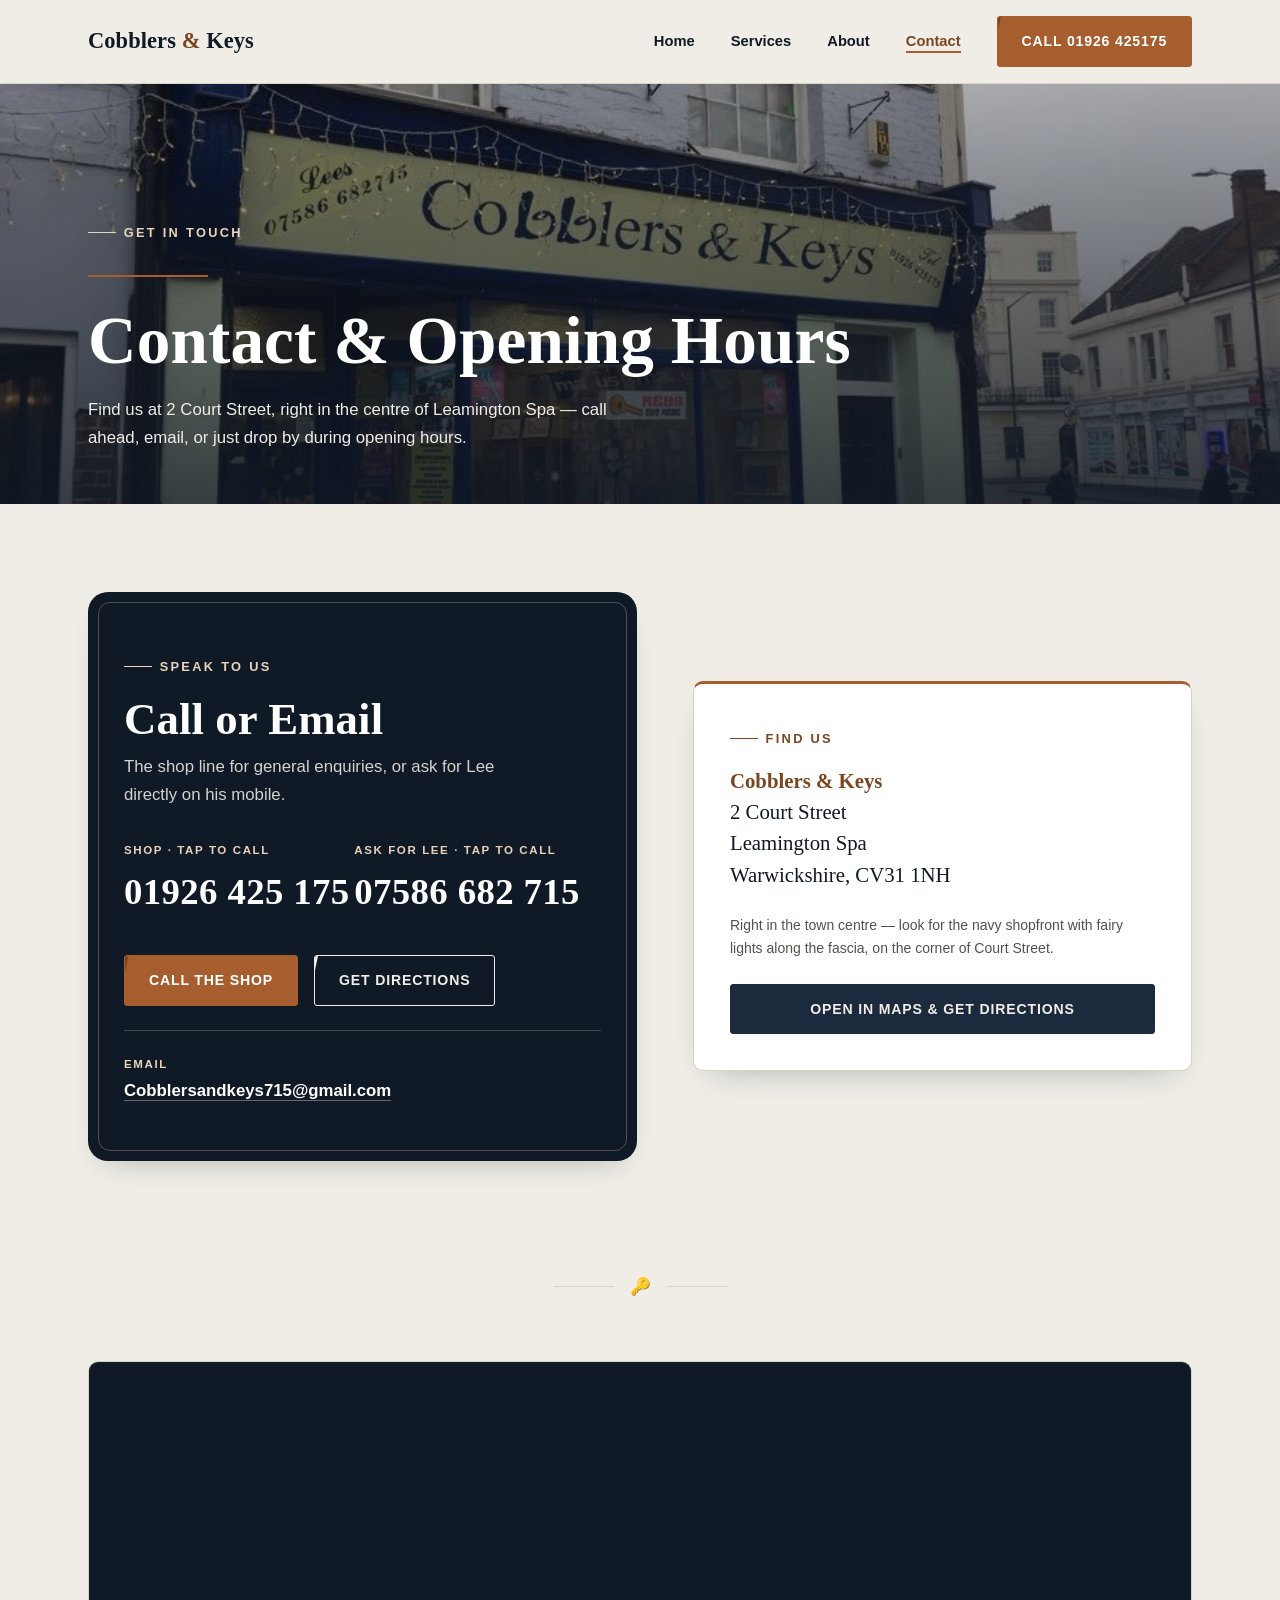
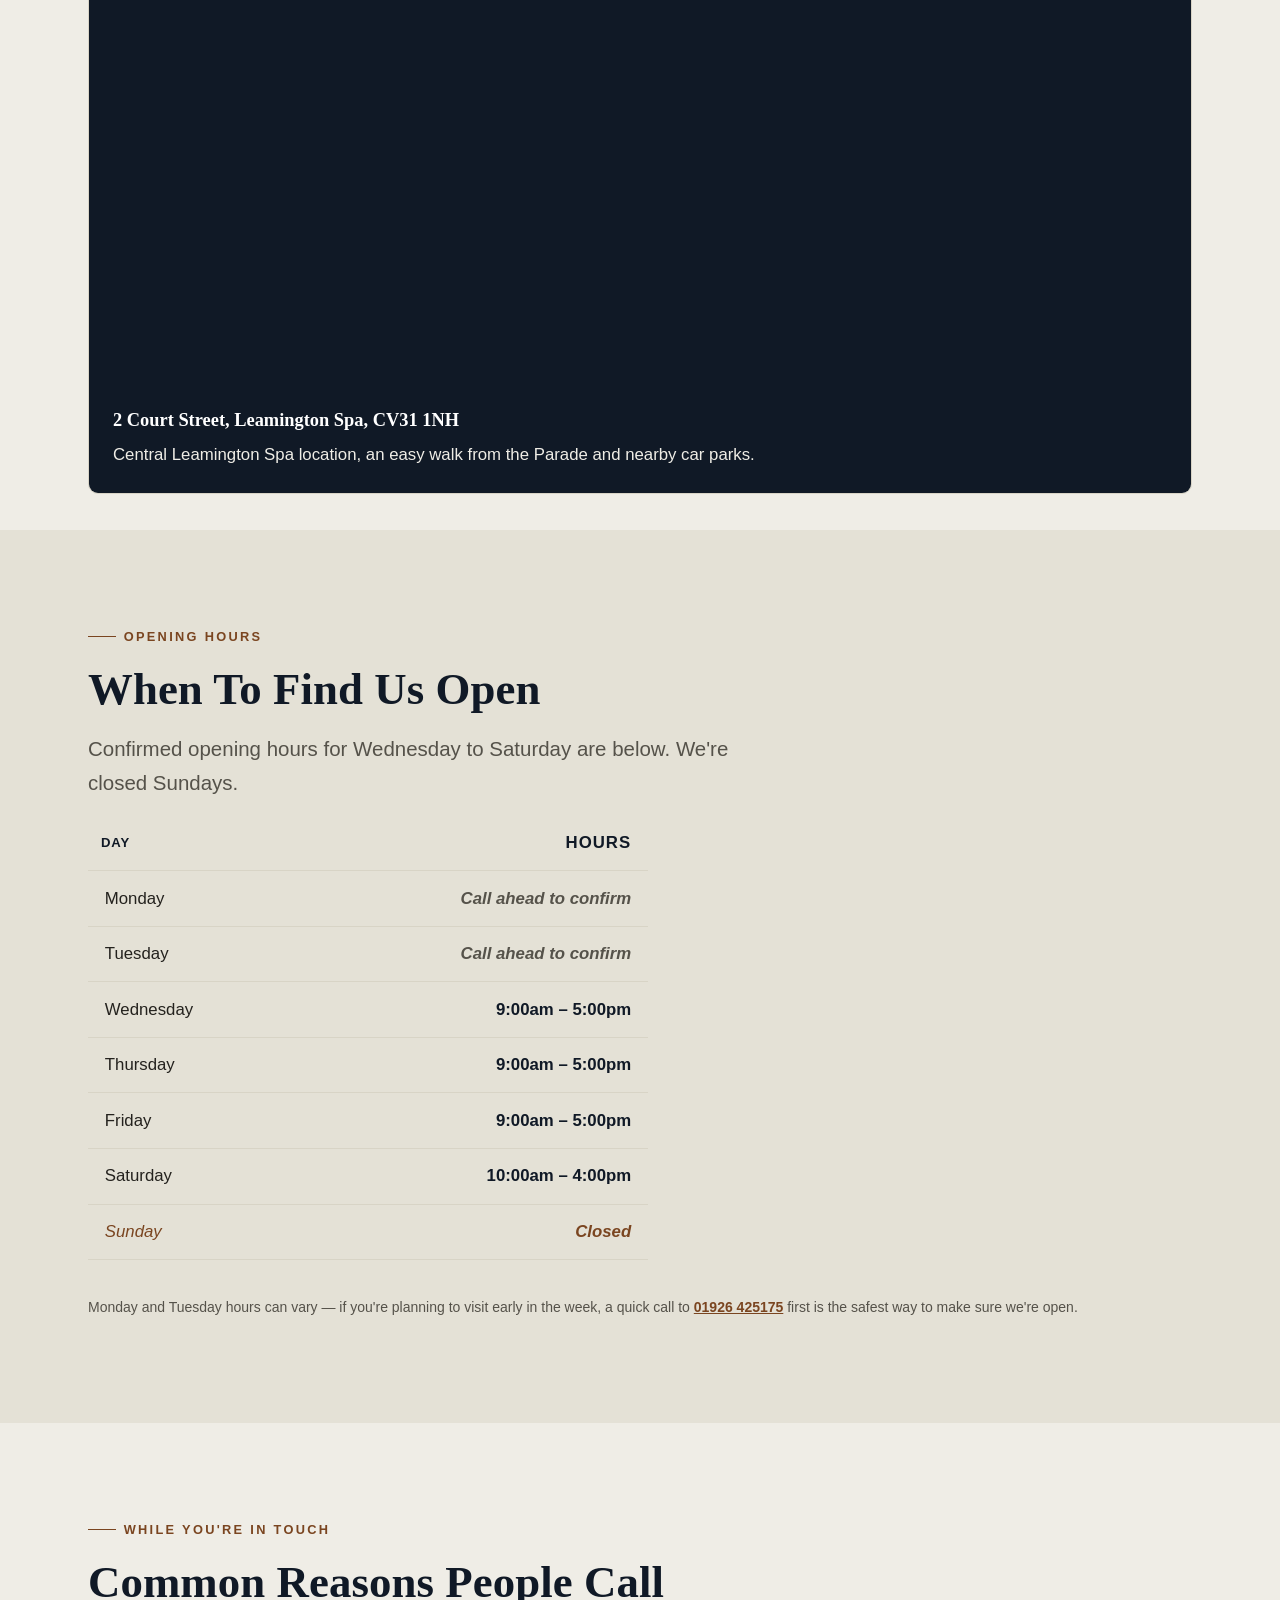
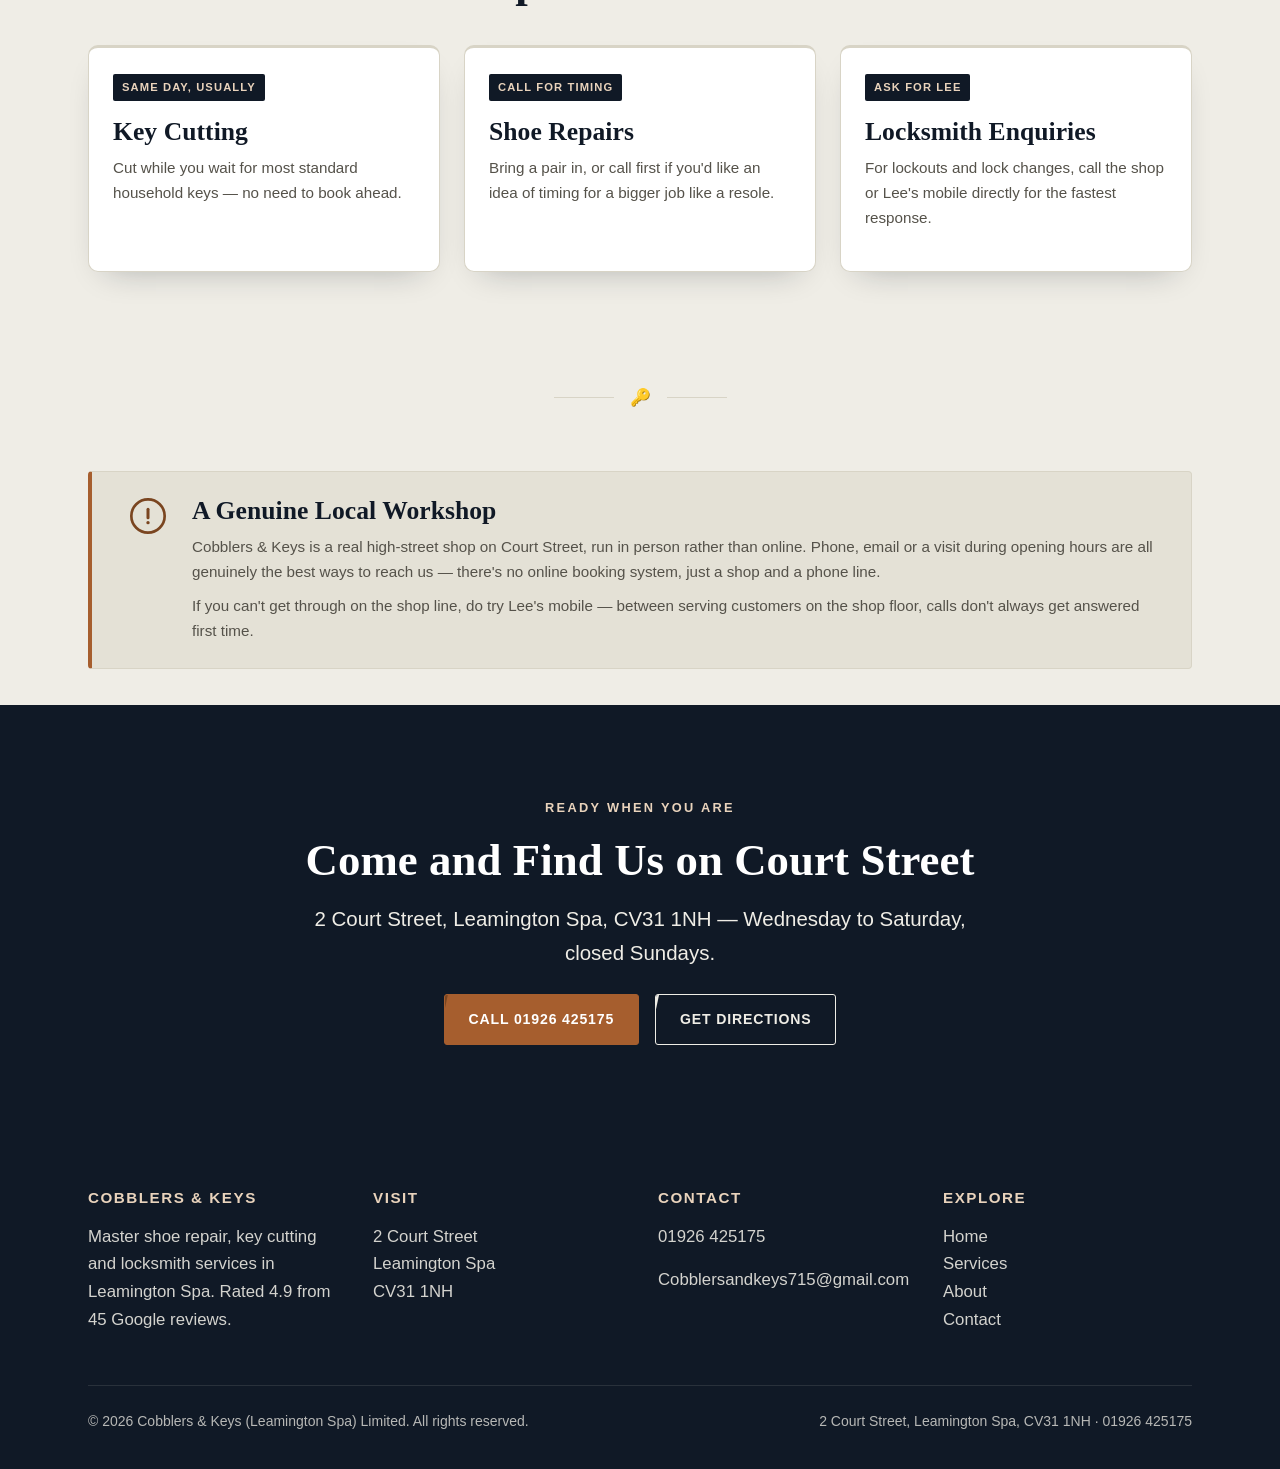
==== contact.html @ 71b72208 "Build Cobblers & Keys redesign concept site Four-page static demo (home, services, about, contact) f" ====
<!DOCTYPE html>
<html lang="en-GB" class="no-js">
<head>
<meta charset="UTF-8">
<meta name="viewport" content="width=device-width, initial-scale=1.0">
<title>Contact &amp; Opening Hours | Cobblers &amp; Keys, Leamington Spa</title>
<meta name="description" content="Visit Cobblers &amp; Keys at 2 Court Street, Leamington Spa, CV31 1NH. Call 01926 425175, or ask for Lee on 07586 682715. Email Cobblersandkeys715@gmail.com. Open Wed–Sat.">
<link rel="icon" href="assets/img/favicon.svg" type="image/svg+xml">
<link rel="stylesheet" href="assets/css/tokens.css">
<link rel="stylesheet" href="assets/css/main.css">
<style>
  /* ---- Page-specific: Contact ---- */

  .intro {
    position: relative;
    overflow: hidden;
    min-height: clamp(240px, 40vw, 420px);
    display: flex;
    align-items: flex-end;
    background: var(--color-navy-deep);
  }
  .intro__image {
    position: absolute;
    inset: 0;
    width: 100%;
    height: 100%;
    object-fit: cover;
    object-position: center 42%;
    transform: scale(1.06);
    filter: saturate(1);
    opacity: 0;
  }
  .intro__image.is-active {
    animation: intro-settle 2.6s var(--ease-out) forwards;
  }
  .intro__image.is-static {
    opacity: 1;
    transform: none;
    animation: none;
  }
  @keyframes intro-settle {
    from { opacity: 0.001; transform: scale(1.06); }
    15%  { opacity: 1; }
    to   { opacity: 1; transform: scale(1); }
  }
  .intro__overlay {
    position: absolute;
    inset: 0;
    background: linear-gradient(180deg, rgba(16, 25, 38, 0.34) 0%, rgba(16, 25, 38, 0.8) 100%);
  }
  .intro__content {
    position: relative;
    z-index: 1;
    width: 100%;
    padding-block: var(--space-5) var(--space-4);
  }
  .intro .eyebrow { color: var(--color-cognac-pale); }
  .intro h1 { color: var(--color-white); }
  .intro__lead {
    color: var(--color-paper);
    font-family: var(--font-sans);
    max-width: 56ch;
  }
  .intro__rule {
    height: 2px;
    width: 120px;
    background: var(--color-cognac);
    transform: scaleX(0);
    transform-origin: left;
    margin-block: var(--space-2) var(--space-3);
  }
  .intro__image.is-active ~ .intro__content .intro__rule {
    animation: rule-draw var(--dur-med) var(--ease-key) forwards;
    animation-delay: 2.4s;
  }
  .intro__image.is-static ~ .intro__content .intro__rule {
    transform: scaleX(1);
    animation: none;
  }
  @keyframes rule-draw {
    to { transform: scaleX(1); }
  }
  @media (prefers-reduced-motion: reduce) {
    .intro__image { opacity: 1; transform: none; }
    .intro__rule { transform: scaleX(1); }
  }

  /* ---- Primary call block ---- */
  .call-block {
    display: grid;
    grid-template-columns: 1.1fr 1fr;
    gap: var(--space-5);
    align-items: center;
  }
  @media (max-width: 899px) {
    .call-block { grid-template-columns: 1fr; }
  }
  .call-card {
    background: var(--color-navy-deep);
    color: var(--color-paper);
    border-radius: var(--radius-lg);
    padding: var(--space-5) var(--space-4);
    box-shadow: var(--shadow-card);
    position: relative;
  }
  .call-card::before {
    content: "";
    position: absolute;
    inset: 10px;
    border: 1px solid rgba(233, 211, 188, 0.3);
    border-radius: calc(var(--radius-lg) - 8px);
    pointer-events: none;
  }
  .call-card .eyebrow { color: var(--color-cognac-pale); }
  .call-card h2 { color: var(--color-white); margin-bottom: var(--space-1); }
  .tel-link {
    display: inline-flex;
    flex-direction: column;
    align-items: flex-start;
    gap: 0.15em;
    text-decoration: none;
    margin-block: var(--space-2) var(--space-1);
  }
  .tel-link .tel-label {
    font-family: var(--font-sans);
    text-transform: uppercase;
    letter-spacing: 0.14em;
    font-size: 0.72rem;
    color: var(--color-cognac-pale);
    font-weight: 700;
  }
  .tel-link .tel-number {
    font-family: var(--font-display);
    font-size: clamp(1.7rem, 3.2vw, 2.3rem);
    color: var(--color-white);
    font-weight: 700;
    letter-spacing: 0.01em;
    transition: color var(--dur-fast) var(--ease-out);
  }
  .tel-link:hover .tel-number,
  .tel-link:focus-visible .tel-number { color: var(--color-cognac-pale); }
  .call-card__actions {
    display: flex;
    flex-wrap: wrap;
    gap: var(--space-2);
    margin-top: var(--space-3);
  }
  .call-card__note {
    margin-top: var(--space-3);
    font-family: var(--font-sans);
    font-size: var(--fs-small);
    color: var(--color-paper);
    opacity: 0.82;
    max-width: 46ch;
  }
  .call-card__email {
    font-family: var(--font-sans);
    margin-top: var(--space-3);
    padding-top: var(--space-3);
    border-top: 1px solid rgba(233, 211, 188, 0.25);
  }
  .call-card__email .email-label {
    display: block;
    text-transform: uppercase;
    letter-spacing: 0.14em;
    font-size: 0.72rem;
    color: var(--color-cognac-pale);
    font-weight: 700;
    margin-bottom: 0.3em;
  }
  .call-card__email a {
    color: var(--color-white);
    font-weight: 700;
    text-decoration: none;
    border-bottom: 1px solid rgba(255,255,255,0.35);
    word-break: break-all;
  }
  .call-card__email a:hover { border-color: var(--color-cognac-pale); color: var(--color-cognac-pale); }

  /* ---- Address block ---- */
  .address-card {
    background: var(--color-surface);
    border: 1px solid var(--color-line);
    border-top: 3px solid var(--color-cognac);
    border-radius: var(--radius-md);
    padding: var(--space-4);
    box-shadow: var(--shadow-card);
  }
  .address-card address {
    font-style: normal;
    font-family: var(--font-display);
    font-size: 1.3rem;
    line-height: 1.5;
    color: var(--color-navy-deep);
    margin-bottom: var(--space-3);
  }
  .address-card address .shop-name { font-weight: 700; color: var(--color-cognac-deep); }
  .address-meta {
    font-family: var(--font-sans);
    font-size: var(--fs-small);
    color: var(--color-text-soft);
    margin-bottom: var(--space-3);
  }
  .address-card .btn { width: 100%; justify-content: center; }

  /* ---- Opening hours table ---- */
  .hours-table td:last-child, .hours-table th:last-child {
    font-family: var(--font-sans);
    font-size: var(--fs-body);
    color: var(--color-navy-deep);
    font-weight: 700;
    text-align: right;
  }
  .hours-table tr.is-closed td { color: var(--color-cognac-deep); font-style: italic; }
  .hours-table tr.is-unconfirmed td:last-child { color: var(--color-text-soft); font-weight: 600; font-style: italic; }

  /* ---- Quick-reference services strip ---- */
  .service-strip {
    display: grid;
    grid-template-columns: repeat(3, 1fr);
    gap: var(--space-3);
  }
  @media (max-width: 899px) {
    .service-strip { grid-template-columns: 1fr; }
  }
  .service-strip .card h3 { margin-bottom: var(--space-1); }
  .service-strip .card p { font-family: var(--font-sans); font-size: 0.95rem; color: var(--color-text-soft); }

  /* ---- Notice ---- */
  .notice {
    display: grid;
    grid-template-columns: auto 1fr;
    gap: var(--space-3);
    align-items: start;
    background: var(--color-paper-dim);
    border: 1px solid var(--color-line);
    border-left: 4px solid var(--color-cognac);
    border-radius: var(--radius-sm);
    padding: var(--space-3) var(--space-4);
  }
  @media (max-width: 639px) {
    .notice { grid-template-columns: 1fr; }
  }
  .notice__icon {
    width: 40px;
    height: 40px;
    flex-shrink: 0;
    color: var(--color-cognac-deep);
  }
  .notice h3 { margin-bottom: 0.3em; }
  .notice p { font-family: var(--font-sans); font-size: 0.95rem; color: var(--color-text-soft); margin-bottom: 0; }
  .notice p + p { margin-top: 0.6em; }

  /* ---- Map card ---- */
  .map-card {
    border-radius: var(--radius-md);
    overflow: hidden;
    border: 1px solid var(--color-line);
  }
  .map-card__frame {
    position: relative;
    aspect-ratio: 16 / 9;
    background: var(--color-navy-deep);
  }
  .map-card__frame iframe {
    position: absolute;
    inset: 0;
    width: 100%;
    height: 100%;
    border: 0;
  }
  .map-card__content {
    padding: var(--space-3);
    background: var(--color-navy-deep);
    color: var(--color-paper);
    font-family: var(--font-sans);
  }
  .map-card__content strong { display: block; color: var(--color-white); font-family: var(--font-display); font-size: 1.15rem; margin-bottom: 0.3em; }
</style>
</head>
<body>
<a class="skip-link" href="#main">Skip to content</a>

<div class="scroll-progress" aria-hidden="true"><div class="scroll-progress__fill"></div></div>

<header class="site-header">
  <div class="container nav">
    <a class="nav__brand" href="index.html">
      <span class="nav__brand-mark">Cobblers <span>&amp;</span> Keys</span>
    </a>
    <button class="nav__toggle" aria-expanded="false" aria-controls="primary-nav" aria-label="Toggle menu">
      <span class="nav__toggle-icon"></span>
    </button>
    <ul class="nav__menu" id="primary-nav" data-open="false">
      <li><a href="index.html">Home</a></li>
      <li><a href="services.html">Services</a></li>
      <li><a href="about.html">About</a></li>
      <li><a href="contact.html" aria-current="page">Contact</a></li>
      <li><a class="btn btn--cognac" href="tel:01926425175">Call 01926 425175</a></li>
    </ul>
  </div>
</header>

<main id="main">

  <!-- Intro banner -->
  <section class="intro">
    <img
      class="intro__image"
      data-hero-patina
      src="assets/img/facebook/shopfront-exterior.jpg"
      alt="The Cobblers &amp; Keys shopfront on Court Street, Leamington Spa, seen from the street corner with the Court Street sign visible">
    <div class="intro__overlay"></div>
    <div class="intro__content container">
      <p class="eyebrow" data-reveal="up" data-reveal-delay="1">Get In Touch</p>
      <div class="intro__rule" data-reveal="up" data-reveal-delay="1"></div>
      <h1 data-reveal="up" data-reveal-delay="2">Contact &amp; Opening Hours</h1>
      <p class="intro__lead" data-reveal="up" data-reveal-delay="3">
        Find us at 2 Court Street, right in the centre of Leamington Spa — call ahead, email, or
        just drop by during opening hours.
      </p>
    </div>
  </section>

  <!-- Primary CTA: phone + address -->
  <section class="section">
    <div class="container">
      <div class="call-block">

        <div class="call-card" data-reveal="left">
          <p class="eyebrow">Speak To Us</p>
          <h2>Call or Email</h2>
          <p style="font-family: var(--font-sans); opacity: 0.88; max-width: 42ch;">
            The shop line for general enquiries, or ask for Lee directly on his mobile.
          </p>
          <a class="tel-link" href="tel:01926425175">
            <span class="tel-label">Shop &middot; tap to call</span>
            <span class="tel-number">01926 425 175</span>
          </a>
          <a class="tel-link" href="tel:07586682715">
            <span class="tel-label">Ask for Lee &middot; tap to call</span>
            <span class="tel-number">07586 682 715</span>
          </a>
          <div class="call-card__actions">
            <a class="btn btn--cognac" href="tel:01926425175">Call the Shop</a>
            <a class="btn btn--on-dark" href="https://www.google.com/maps/search/?api=1&query=2+Court+Street+Leamington+Spa+CV31+1NH" target="_blank" rel="noopener">Get Directions</a>
          </div>
          <div class="call-card__email">
            <span class="email-label">Email</span>
            <a href="mailto:Cobblersandkeys715@gmail.com">Cobblersandkeys715@gmail.com</a>
          </div>
        </div>

        <div class="address-card" data-reveal="right">
          <p class="eyebrow">Find Us</p>
          <address>
            <span class="shop-name">Cobblers &amp; Keys</span><br>
            2 Court Street<br>
            Leamington Spa<br>
            Warwickshire, CV31 1NH
          </address>
          <p class="address-meta">
            Right in the town centre — look for the navy shopfront with fairy lights along the
            fascia, on the corner of Court Street.
          </p>
          <a class="btn btn--primary" href="https://www.google.com/maps/search/?api=1&query=2+Court+Street+Leamington+Spa+CV31+1NH" target="_blank" rel="noopener">
            Open in Maps &amp; Get Directions
          </a>
        </div>

      </div>
    </div>
  </section>

  <div class="container"><div class="ornament" aria-hidden="true">&#128273;</div></div>

  <!-- Map -->
  <section class="section section--tight">
    <div class="container">
      <div class="map-card" data-reveal="scale">
        <div class="map-card__frame">
          <iframe
            src="https://www.openstreetmap.org/export/embed.html?bbox=-1.5384%2C52.2870%2C-1.5304%2C52.2910&amp;layer=mapnik&amp;marker=52.2890%2C-1.5344"
            title="Map showing Cobblers &amp; Keys at 2 Court Street, Leamington Spa"
            loading="lazy"
            referrerpolicy="no-referrer-when-downgrade"></iframe>
        </div>
        <div class="map-card__content">
          <strong>2 Court Street, Leamington Spa, CV31 1NH</strong>
          Central Leamington Spa location, an easy walk from the Parade and nearby car parks.
        </div>
      </div>
    </div>
  </section>

  <!-- Opening hours -->
  <section class="section section--paper-dim">
    <div class="container">
      <p class="eyebrow" data-reveal="up">Opening Hours</p>
      <h2 data-reveal="up" data-reveal-delay="1">When To Find Us Open</h2>
      <p class="lead" data-reveal="up" data-reveal-delay="2">
        Confirmed opening hours for Wednesday to Saturday are below. We're closed Sundays.
      </p>

      <div style="max-width: 560px;" data-reveal="up" data-reveal-delay="3">
        <table class="price-table hours-table">
          <thead>
            <tr><th scope="col">Day</th><th scope="col">Hours</th></tr>
          </thead>
          <tbody>
            <tr class="is-unconfirmed"><td>Monday</td><td>Call ahead to confirm</td></tr>
            <tr class="is-unconfirmed"><td>Tuesday</td><td>Call ahead to confirm</td></tr>
            <tr><td>Wednesday</td><td>9:00am &ndash; 5:00pm</td></tr>
            <tr><td>Thursday</td><td>9:00am &ndash; 5:00pm</td></tr>
            <tr><td>Friday</td><td>9:00am &ndash; 5:00pm</td></tr>
            <tr><td>Saturday</td><td>10:00am &ndash; 4:00pm</td></tr>
            <tr class="is-closed"><td>Sunday</td><td>Closed</td></tr>
          </tbody>
        </table>
      </div>
      <p style="font-family: var(--font-sans); font-size: var(--fs-small); color: var(--color-text-soft);" data-reveal="up" data-reveal-delay="4">
        Monday and Tuesday hours can vary — if you're planning to visit early in the week, a quick
        call to <a href="tel:01926425175" style="color: var(--color-cognac-deep); font-weight: 600;">01926 425175</a>
        first is the safest way to make sure we're open.
      </p>
    </div>
  </section>

  <!-- Quick-reference services -->
  <section class="section">
    <div class="container">
      <p class="eyebrow" data-reveal="up">While You're In Touch</p>
      <h2 data-reveal="up" data-reveal-delay="1">Common Reasons People Call</h2>

      <div class="service-strip" style="margin-top: var(--space-4);">
        <div class="card" data-reveal="up" data-reveal-delay="1">
          <span class="label-tag">Same Day, Usually</span>
          <h3 style="margin-top: var(--space-2);">Key Cutting</h3>
          <p>Cut while you wait for most standard household keys — no need to book ahead.</p>
        </div>
        <div class="card" data-reveal="up" data-reveal-delay="2">
          <span class="label-tag">Call for Timing</span>
          <h3 style="margin-top: var(--space-2);">Shoe Repairs</h3>
          <p>Bring a pair in, or call first if you'd like an idea of timing for a bigger job like a resole.</p>
        </div>
        <div class="card" data-reveal="up" data-reveal-delay="3">
          <span class="label-tag">Ask for Lee</span>
          <h3 style="margin-top: var(--space-2);">Locksmith Enquiries</h3>
          <p>For lockouts and lock changes, call the shop or Lee's mobile directly for the fastest response.</p>
        </div>
      </div>
    </div>
  </section>

  <div class="container"><div class="ornament" aria-hidden="true">&#128273;</div></div>

  <!-- Honest note -->
  <section class="section section--tight">
    <div class="container">
      <div class="notice" data-reveal="up">
        <svg class="notice__icon" viewBox="0 0 24 24" fill="none" aria-hidden="true">
          <circle cx="12" cy="12" r="10" stroke="currentColor" stroke-width="1.6"/>
          <path d="M12 8v5" stroke="currentColor" stroke-width="1.8" stroke-linecap="round"/>
          <circle cx="12" cy="16" r="1" fill="currentColor"/>
        </svg>
        <div>
          <h3>A Genuine Local Workshop</h3>
          <p>
            Cobblers &amp; Keys is a real high-street shop on Court Street, run in person rather than
            online. Phone, email or a visit during opening hours are all genuinely the best ways to
            reach us — there's no online booking system, just a shop and a phone line.
          </p>
          <p>
            If you can't get through on the shop line, do try Lee's mobile — between serving
            customers on the shop floor, calls don't always get answered first time.
          </p>
        </div>
      </div>
    </div>
  </section>

  <!-- Final CTA -->
  <section class="section section--deep">
    <div class="container text-center" data-reveal="up">
      <p class="eyebrow eyebrow--on-dark" style="justify-content: center;">Ready When You Are</p>
      <h2>Come and Find Us on Court Street</h2>
      <p class="lead" style="margin-inline: auto; color: var(--color-paper);" data-reveal="up" data-reveal-delay="1">
        2 Court Street, Leamington Spa, CV31 1NH &mdash; Wednesday to Saturday, closed Sundays.
      </p>
      <div class="call-card__actions" style="justify-content: center; margin-top: var(--space-3);" data-reveal="up" data-reveal-delay="2">
        <a class="btn btn--cognac" href="tel:01926425175">Call 01926 425175</a>
        <a class="btn btn--on-dark" href="https://www.google.com/maps/search/?api=1&query=2+Court+Street+Leamington+Spa+CV31+1NH" target="_blank" rel="noopener">Get Directions</a>
      </div>
    </div>
  </section>

</main>

<footer class="site-footer">
  <div class="container">
    <div class="footer-grid">
      <div>
        <h3>Cobblers &amp; Keys</h3>
        <p>Master shoe repair, key cutting and locksmith services in Leamington Spa. Rated 4.9 from 45 Google reviews.</p>
      </div>
      <div>
        <h3>Visit</h3>
        <address style="font-style: normal;">2 Court Street<br>Leamington Spa<br>CV31 1NH</address>
      </div>
      <div>
        <h3>Contact</h3>
        <p><a href="tel:01926425175">01926 425175</a></p>
        <p><a href="mailto:Cobblersandkeys715@gmail.com">Cobblersandkeys715@gmail.com</a></p>
      </div>
      <div>
        <h3>Explore</h3>
        <p>
          <a href="index.html">Home</a><br>
          <a href="services.html">Services</a><br>
          <a href="about.html">About</a><br>
          <a href="contact.html">Contact</a>
        </p>
      </div>
    </div>
    <div class="footer-bottom">
      <span>&copy; 2026 Cobblers &amp; Keys (Leamington Spa) Limited. All rights reserved.</span>
      <span>2 Court Street, Leamington Spa, CV31 1NH &middot; 01926 425175</span>
    </div>
  </div>
</footer>

<script src="assets/js/main.js"></script>
</body>
</html>
---- assets/css/tokens.css ----
/* ==========================================================================
   Design tokens — Cobblers & Keys, Leamington Spa
   Palette: "old-world cobbler & locksmith workshop" — navy shopfront paint
   (from the real shopfront photo), tan leather cognac (from the repaired
   boots photo), and cool steel/key-metal pewter. Distinct from every other
   project in this consultancy's portfolio (no brass/gold — that belongs to
   another project).

   Contrast notes (checked against WCAG AA, 4.5:1 body / 3:1 large text):
   - --color-cognac only passes AA at LARGE text sizes (headings, buttons)
     on paper backgrounds. For small/body-sized cognac text on paper, use
     --color-cognac-deep instead (6.6:1+, safe at any size).
   - --color-pewter fails AA for body text on every light background,
     including white (4.4:1). Treat pewter as a decorative/icon/large-
     heading colour only — never small body text.
   - On navy backgrounds, only --color-white and --color-paper are safe
     text colours. Cognac and pewter both fail contrast directly on navy;
     use them there only as solid button fills (with white/navy text on
     top) or pure decoration, never as text sitting directly on navy.
   ========================================================================== */

:root {
  /* ---- Colors: core ---- */
  --color-navy: #1B2A3D;         /* primary — from the real shopfront's navy paint */
  --color-navy-light: #2C4360;   /* lighter navy for hover/tints */
  --color-navy-deep: #101926;    /* dark sections/footer */
  --color-cognac: #A65E2E;       /* accent — leather tan. Large text/buttons only on light bg. */
  --color-cognac-deep: #7A4520;  /* hover/active; safe for body text on paper (6.6:1+) */
  --color-cognac-pale: #E9D3BC;  /* pale leather tint for chips/backgrounds — not for text */
  --color-pewter: #6E7A80;       /* secondary accent — steel/key-metal. Icon/large-heading only. */
  --color-pewter-deep: #4B545A;  /* darker pewter — safe for body text where pewter alone isn't */

  /* ---- Colors: neutrals ---- */
  --color-paper: #EFEDE6;        /* page background — cool-neutral paper, NOT warm cream */
  --color-paper-dim: #E4E1D6;    /* secondary panel background */
  --color-surface: #FFFFFF;      /* card surface */
  --color-ink: #24221E;          /* body text */
  --color-ink-soft: #55524A;     /* secondary text — checked 7.2:1 on paper, safe for body */
  --color-line: #D8D4C6;         /* hairline borders */
  --color-white: #FFFFFF;

  /* Semantic aliases */
  --color-bg: var(--color-paper);
  --color-text: var(--color-ink);
  --color-text-soft: var(--color-ink-soft);
  --color-primary: var(--color-navy);
  --color-accent: var(--color-cognac);
  --color-accent-2: var(--color-pewter);

  /* ---- Typography ----
     No CDN/webfont dependency (GitHub Pages, no build step): system-font
     stacks only. Display stack leans on the sturdiest serifs available
     across platforms to evoke hand-lettered/engraved shop signage (the
     "Cobblers & Keys" fascia lettering); body stack is a clean, highly
     legible sans-serif for workshop-note readability. */
  --font-display: Georgia, "Times New Roman", "Iowan Old Style", Cambria, serif;
  --font-body: -apple-system, BlinkMacSystemFont, "Segoe UI", Roboto, "Helvetica Neue", Arial, sans-serif;
  --font-sans: -apple-system, BlinkMacSystemFont, "Segoe UI", Roboto, "Helvetica Neue", Arial, sans-serif;

  --fs-h1: clamp(2.3rem, 4vw + 1rem, 4.2rem);
  --fs-h2: clamp(1.85rem, 2.4vw + 1rem, 2.8rem);
  --fs-h3: clamp(1.25rem, 1.1vw + 1rem, 1.6rem);
  --fs-lead: clamp(1.08rem, 0.7vw + 0.9rem, 1.28rem);
  --fs-body: 1.05rem;
  --fs-small: 0.875rem;
  --fs-eyebrow: 0.8rem;

  --lh-tight: 1.18;
  --lh-body: 1.65;

  /* ---- Spacing scale ---- */
  --space-1: 0.5rem;
  --space-2: 1rem;
  --space-3: 1.5rem;
  --space-4: 2.25rem;
  --space-5: 3.5rem;
  --space-6: 5.5rem;
  --space-7: 8rem;

  /* ---- Layout ---- */
  --container-width: 1200px;
  --container-pad: clamp(1.25rem, 4vw, 3rem);
  --radius-sm: 4px;
  --radius-md: 10px;
  --radius-lg: 20px;

  /* ---- Shadows (cool steel-toned, not warm) ---- */
  --shadow-card: 0 14px 32px -18px rgba(16, 25, 38, 0.32);
  --shadow-card-hover: 0 22px 44px -16px rgba(16, 25, 38, 0.4);
  --shadow-soft: 0 8px 20px -12px rgba(36, 34, 30, 0.22);

  /* ---- Motion ---- */
  --ease-out: cubic-bezier(0.22, 1, 0.36, 1);
  --ease-key: cubic-bezier(0.16, 0.84, 0.44, 1);
  --dur-fast: 220ms;
  --dur-med: 550ms;
  --dur-slow: 1100ms;

  /* Breakpoints (reference only, used in comments): 640 / 900 / 1200 */
}
---- assets/css/main.css ----
/* ==========================================================================
   Cobblers & Keys — shared stylesheet
   Reset, layout, nav, footer, buttons, cards, reveal-on-scroll system.
   Page-specific styles live inline in each page's <style> block.
   ========================================================================== */

/* ---- Reset ---- */
*, *::before, *::after { box-sizing: border-box; }
html { scroll-behavior: smooth; }
@media (prefers-reduced-motion: reduce) {
  html { scroll-behavior: auto; }
  *, *::before, *::after {
    animation-duration: 0.001ms !important;
    animation-iteration-count: 1 !important;
    transition-duration: 0.001ms !important;
    scroll-behavior: auto !important;
  }
}
body {
  margin: 0;
  background: var(--color-bg);
  color: var(--color-text);
  font-family: var(--font-body);
  font-size: var(--fs-body);
  line-height: var(--lh-body);
  -webkit-font-smoothing: antialiased;
}
img, svg { max-width: 100%; display: block; }
h1, h2, h3, h4 {
  font-family: var(--font-display);
  line-height: var(--lh-tight);
  letter-spacing: 0.002em;
  margin: 0 0 var(--space-2);
  color: var(--color-navy-deep);
  font-weight: 700;
}
h1 { font-size: var(--fs-h1); }
h2 { font-size: var(--fs-h2); }
h3 { font-size: var(--fs-h3); font-weight: 600; }
p { margin: 0 0 var(--space-2); }
a { color: inherit; }
ul, ol { padding-left: 1.2em; }
button { font-family: inherit; }

/* ---- Focus ---- */
:focus-visible {
  outline: 2px solid var(--color-cognac-deep);
  outline-offset: 3px;
  border-radius: 4px;
}

/* ---- Skip link ---- */
.skip-link {
  position: absolute;
  left: -9999px;
  top: 0;
  background: var(--color-cognac-deep);
  color: var(--color-white);
  padding: var(--space-1) var(--space-2);
  z-index: 200;
  border-radius: 0 0 var(--radius-sm) 0;
  font-weight: 600;
  font-family: var(--font-sans);
}
.skip-link:focus { left: 0; }

/* ---- Layout helpers ---- */
.container {
  max-width: var(--container-width);
  margin-inline: auto;
  padding-inline: var(--container-pad);
}
.section { padding-block: var(--space-6); }
.section--tight { padding-block: var(--space-4); }
.section--deep {
  background: var(--color-navy-deep);
  color: var(--color-paper);
}
.section--deep h2, .section--deep h3 { color: var(--color-white); }
.section--deep .lead { color: var(--color-paper); }
.section--deep .eyebrow { color: var(--color-cognac-pale); }
.section--paper-dim { background: var(--color-paper-dim); }
.lead {
  font-size: var(--fs-lead);
  color: var(--color-text-soft);
  max-width: 58ch;
  font-family: var(--font-sans);
}
.eyebrow {
  display: inline-flex;
  align-items: center;
  gap: 0.6em;
  font-family: var(--font-sans);
  text-transform: uppercase;
  letter-spacing: 0.18em;
  color: var(--color-cognac-deep);
  font-size: var(--fs-eyebrow);
  font-weight: 700;
  margin-bottom: var(--space-2);
}
.eyebrow::before {
  content: "";
  width: 28px;
  height: 1px;
  background: currentColor;
  display: inline-block;
}
.eyebrow--on-dark { color: var(--color-cognac-pale); }
.text-center { text-align: center; }
.text-center .eyebrow::before { display: none; }
.visually-hidden {
  position: absolute; width: 1px; height: 1px; overflow: hidden;
  clip: rect(0 0 0 0); white-space: nowrap;
}

/* ---- Scroll progress line (desktop cohesion device) ---- */
.scroll-progress {
  position: fixed;
  left: 0;
  top: 0;
  width: 3px;
  height: 100vh;
  z-index: 90;
  pointer-events: none;
  display: none;
}
.scroll-progress__fill {
  width: 100%;
  height: var(--progress, 0%);
  background: var(--color-cognac);
  transition: height 80ms linear;
}
@media (min-width: 900px) {
  .scroll-progress { display: block; }
}

/* ---- Header / Nav ---- */
.site-header {
  position: sticky;
  top: 0;
  z-index: 100;
  background: var(--color-paper);
  border-bottom: 1px solid var(--color-line);
}
.nav {
  display: flex;
  align-items: center;
  justify-content: space-between;
  padding-block: var(--space-2);
  gap: var(--space-3);
}
.nav__brand {
  display: inline-flex;
  align-items: center;
  gap: 0.65em;
  text-decoration: none;
  white-space: nowrap;
}
.nav__brand-mark {
  font-family: var(--font-display);
  font-weight: 700;
  font-size: 1.4rem;
  letter-spacing: 0.005em;
  color: var(--color-navy-deep);
}
.nav__brand-mark span { color: var(--color-cognac-deep); }
.nav__toggle {
  display: none;
  background: none;
  border: 2px solid var(--color-navy-deep);
  border-radius: var(--radius-sm);
  width: 44px;
  height: 44px;
  align-items: center;
  justify-content: center;
  cursor: pointer;
}
.nav__toggle-icon,
.nav__toggle-icon::before,
.nav__toggle-icon::after {
  display: block;
  width: 20px;
  height: 2px;
  background: var(--color-navy-deep);
  position: relative;
  transition: transform var(--dur-fast) var(--ease-out), opacity var(--dur-fast);
}
.nav__toggle-icon::before { content: ""; position: absolute; top: -6px; }
.nav__toggle-icon::after { content: ""; position: absolute; top: 6px; }
.nav__toggle[aria-expanded="true"] .nav__toggle-icon { background: transparent; }
.nav__toggle[aria-expanded="true"] .nav__toggle-icon::before { transform: translateY(6px) rotate(45deg); }
.nav__toggle[aria-expanded="true"] .nav__toggle-icon::after { transform: translateY(-6px) rotate(-45deg); }

.nav__menu {
  display: flex;
  align-items: center;
  gap: var(--space-4);
  list-style: none;
  margin: 0;
  padding: 0;
  font-family: var(--font-sans);
}
.nav__menu a:not(.btn) {
  text-decoration: none;
  font-weight: 600;
  font-size: 0.92rem;
  color: var(--color-navy-deep);
  position: relative;
  padding-bottom: 4px;
}
.nav__menu a:not(.btn)::after {
  content: "";
  position: absolute;
  left: 0; bottom: 0;
  width: 0;
  height: 2px;
  background: var(--color-cognac);
  transition: width var(--dur-fast) var(--ease-out);
}
.nav__menu a:not(.btn):hover::after,
.nav__menu a[aria-current="page"]::after { width: 100%; }
.nav__menu a[aria-current="page"] { color: var(--color-cognac-deep); }

@media (max-width: 899px) {
  .nav__toggle { display: inline-flex; }
  .nav__menu {
    position: fixed;
    inset: 68px 0 0 0;
    background: var(--color-paper);
    flex-direction: column;
    align-items: flex-start;
    padding: var(--space-4) var(--container-pad);
    gap: var(--space-3);
    transform: translateX(100%);
    transition: transform var(--dur-med) var(--ease-out);
    overflow-y: auto;
  }
  .nav__menu[data-open="true"] { transform: translateX(0); }
}

/* ---- Buttons ---- */
.btn {
  display: inline-flex;
  align-items: center;
  gap: 0.5em;
  text-decoration: none;
  font-weight: 600;
  font-family: var(--font-sans);
  text-transform: uppercase;
  letter-spacing: 0.06em;
  font-size: 0.88rem;
  padding: 0.9em 1.7em;
  border-radius: 3px;
  border: 1.5px solid transparent;
  cursor: pointer;
  position: relative;
  overflow: hidden;
  isolation: isolate;
  min-height: 44px;
}
.btn::before {
  content: "";
  position: absolute;
  inset: 0;
  z-index: -1;
  transform: translateX(-101%) skewX(-12deg);
  transition: transform var(--dur-med) var(--ease-out);
}
.btn:hover::before,
.btn:focus-visible::before { transform: translateX(0) skewX(-12deg); }

.btn--primary {
  background: var(--color-navy);
  color: var(--color-paper);
  border-color: var(--color-navy);
}
.btn--primary::before { background: var(--color-navy-deep); }

.btn--cognac {
  background: var(--color-cognac);
  color: var(--color-white);
  border-color: var(--color-cognac);
}
.btn--cognac::before { background: var(--color-cognac-deep); }

.btn--ghost {
  background: transparent;
  border-color: currentColor;
  color: var(--color-navy-deep);
}
.btn--ghost::before { background: var(--color-navy-deep); }
.btn--ghost:hover, .btn--ghost:focus-visible { color: var(--color-paper); }

.btn--on-dark { color: var(--color-paper); border-color: var(--color-paper); }
.btn--on-dark::before { background: var(--color-paper); }
.btn--on-dark:hover, .btn--on-dark:focus-visible { color: var(--color-navy-deep); }

/* ---- Cards ---- */
.card {
  background: var(--color-surface);
  border: 1px solid var(--color-line);
  border-top: 3px solid var(--color-line);
  border-radius: var(--radius-md);
  padding: var(--space-3);
  box-shadow: var(--shadow-card);
  transition: transform var(--dur-fast) var(--ease-out),
              box-shadow var(--dur-fast) var(--ease-out),
              border-color var(--dur-fast) var(--ease-out);
}
.card:hover {
  transform: translateY(-4px);
  box-shadow: var(--shadow-card-hover);
  border-top-color: var(--color-cognac);
}

/* ---- Chips / tags ---- */
.chip {
  display: inline-block;
  background: var(--color-cognac-pale);
  color: var(--color-navy-deep);
  border-radius: 999px;
  padding: 0.35em 0.95em;
  font-size: var(--fs-small);
  font-family: var(--font-sans);
  font-weight: 600;
  margin: 0 0.4em 0.4em 0;
  border: 1px solid var(--color-line);
}
.chip--dark {
  background: var(--color-navy-deep);
  color: var(--color-cognac-pale);
  border-color: var(--color-navy-deep);
}

/* ---- Workshop label (small maker's-tag style label on images/cards) ---- */
.label-tag {
  display: inline-flex;
  align-items: center;
  gap: 0.5em;
  font-family: var(--font-sans);
  text-transform: uppercase;
  letter-spacing: 0.1em;
  font-size: 0.7rem;
  font-weight: 700;
  color: var(--color-cognac-pale);
  background: var(--color-navy-deep);
  padding: 0.4em 0.8em;
  border-radius: 2px;
}

/* ---- Badges (trust bar) ---- */
.badge-row {
  display: flex;
  flex-wrap: wrap;
  gap: var(--space-3);
  align-items: center;
  justify-content: center;
}
.badge {
  font-family: var(--font-sans);
  text-transform: uppercase;
  letter-spacing: 0.08em;
  font-size: 0.85rem;
  font-weight: 600;
  color: var(--color-text-soft);
}

/* ---- Tables (services / pricing / hours) ---- */
.price-table {
  width: 100%;
  border-collapse: collapse;
  margin-block: var(--space-2) var(--space-4);
  font-family: var(--font-sans);
}
.price-table th, .price-table td {
  text-align: left;
  padding: 0.8em 1em;
  border-bottom: 1px solid var(--color-line);
}
.price-table th {
  font-family: var(--font-sans);
  text-transform: uppercase;
  letter-spacing: 0.06em;
  color: var(--color-navy-deep);
  font-size: 0.82rem;
}
.price-table td:last-child, .price-table th:last-child {
  text-align: right;
  font-family: var(--font-display);
  font-size: 1.2rem;
  color: var(--color-cognac-deep);
}

/* ---- Accordion (FAQ-style) ---- */
.accordion { border-top: 1px solid var(--color-line); }
.accordion__item { border-bottom: 1px solid var(--color-line); }
.accordion__item summary {
  cursor: pointer;
  list-style: none;
  padding: var(--space-2) 0;
  font-family: var(--font-display);
  font-size: 1.2rem;
  color: var(--color-navy-deep);
  display: flex;
  align-items: center;
  justify-content: space-between;
  gap: var(--space-2);
}
.accordion__item summary::-webkit-details-marker { display: none; }
.accordion__item summary::after {
  content: "+";
  font-size: 1.5rem;
  color: var(--color-cognac);
  transition: transform var(--dur-fast) var(--ease-out);
  flex-shrink: 0;
}
.accordion__item[open] summary::after { transform: rotate(45deg); }
.accordion__item p { padding-bottom: var(--space-2); max-width: 65ch; }

/* ---- Reveal-on-scroll system ----
   Elements: <div data-reveal="up|fade|left|right|scale" data-reveal-delay="1..4">
   JS adds .is-visible when in view; reduced-motion users see final state immediately. */
[data-reveal] {
  opacity: 0;
  transition: opacity var(--dur-slow) var(--ease-out), transform var(--dur-slow) var(--ease-out);
  transition-delay: calc(var(--reveal-delay, 0) * 90ms);
}
[data-reveal="up"] { transform: translateY(28px); }
[data-reveal="left"] { transform: translateX(-32px); }
[data-reveal="right"] { transform: translateX(32px); }
[data-reveal="scale"] { transform: scale(0.94); }
[data-reveal].is-visible {
  opacity: 1;
  transform: none;
}
@media (prefers-reduced-motion: reduce) {
  [data-reveal] { opacity: 1; transform: none; transition: none; }
}
.no-js [data-reveal] { opacity: 1; transform: none; }

/* ---- Footer ---- */
.site-footer {
  background: var(--color-navy-deep);
  color: var(--color-paper);
  padding-block: var(--space-5) var(--space-4);
}
.site-footer h2, .site-footer h3 { color: var(--color-white); }
.site-footer a { text-decoration: none; }
.site-footer a:hover { color: var(--color-cognac-pale); }
.footer-grid {
  display: grid;
  grid-template-columns: repeat(auto-fit, minmax(200px, 1fr));
  gap: var(--space-4);
  margin-bottom: var(--space-4);
  font-family: var(--font-sans);
}
.footer-grid h3 {
  font-family: var(--font-sans);
  font-size: 0.95rem;
  text-transform: uppercase;
  letter-spacing: 0.1em;
  color: var(--color-cognac-pale);
  margin-bottom: var(--space-2);
}
.footer-grid p, .footer-grid address { color: var(--color-paper); opacity: 0.88; }
.footer-bottom {
  border-top: 1px solid rgba(239, 237, 230, 0.15);
  padding-top: var(--space-3);
  font-size: var(--fs-small);
  font-family: var(--font-sans);
  opacity: 0.75;
  display: flex;
  flex-wrap: wrap;
  justify-content: space-between;
  gap: var(--space-2);
}

/* ---- Generic grids ---- */
.grid {
  display: grid;
  gap: var(--space-3);
}
.grid--2 { grid-template-columns: repeat(2, 1fr); }
.grid--3 { grid-template-columns: repeat(3, 1fr); }
.grid--4 { grid-template-columns: repeat(4, 1fr); }
@media (max-width: 1199px) {
  .grid--4 { grid-template-columns: repeat(2, 1fr); }
}
@media (max-width: 639px) {
  .grid--2, .grid--3, .grid--4 { grid-template-columns: 1fr; }
  h1 { font-size: clamp(2.1rem, 9vw, 2.8rem); }
}

/* ---- Gallery figure ---- */
.gallery-item {
  position: relative;
  overflow: hidden;
  border-radius: var(--radius-md);
  background: var(--color-navy-deep);
}
.gallery-item img {
  width: 100%;
  height: 100%;
  object-fit: cover;
  transition: transform var(--dur-med) var(--ease-out);
}
.gallery-item:hover img { transform: scale(1.06); }
.gallery-item__caption {
  position: absolute;
  inset: auto 0 0 0;
  padding: var(--space-2) var(--space-2) var(--space-1);
  background: linear-gradient(to top, rgba(16, 25, 38, 0.92), rgba(16, 25, 38, 0));
  color: var(--color-paper);
  font-family: var(--font-sans);
}
.gallery-item__caption .title { font-weight: 700; font-size: 0.95rem; display: block; }
.gallery-item__caption .price { color: var(--color-cognac-pale); font-size: 0.85rem; }

/* ---- Divider ornament (key/workshop flourish) ---- */
.ornament {
  display: flex;
  align-items: center;
  justify-content: center;
  gap: var(--space-2);
  color: var(--color-cognac);
  margin-block: var(--space-3);
}
.ornament::before, .ornament::after {
  content: "";
  height: 1px;
  width: 60px;
  background: var(--color-line);
}
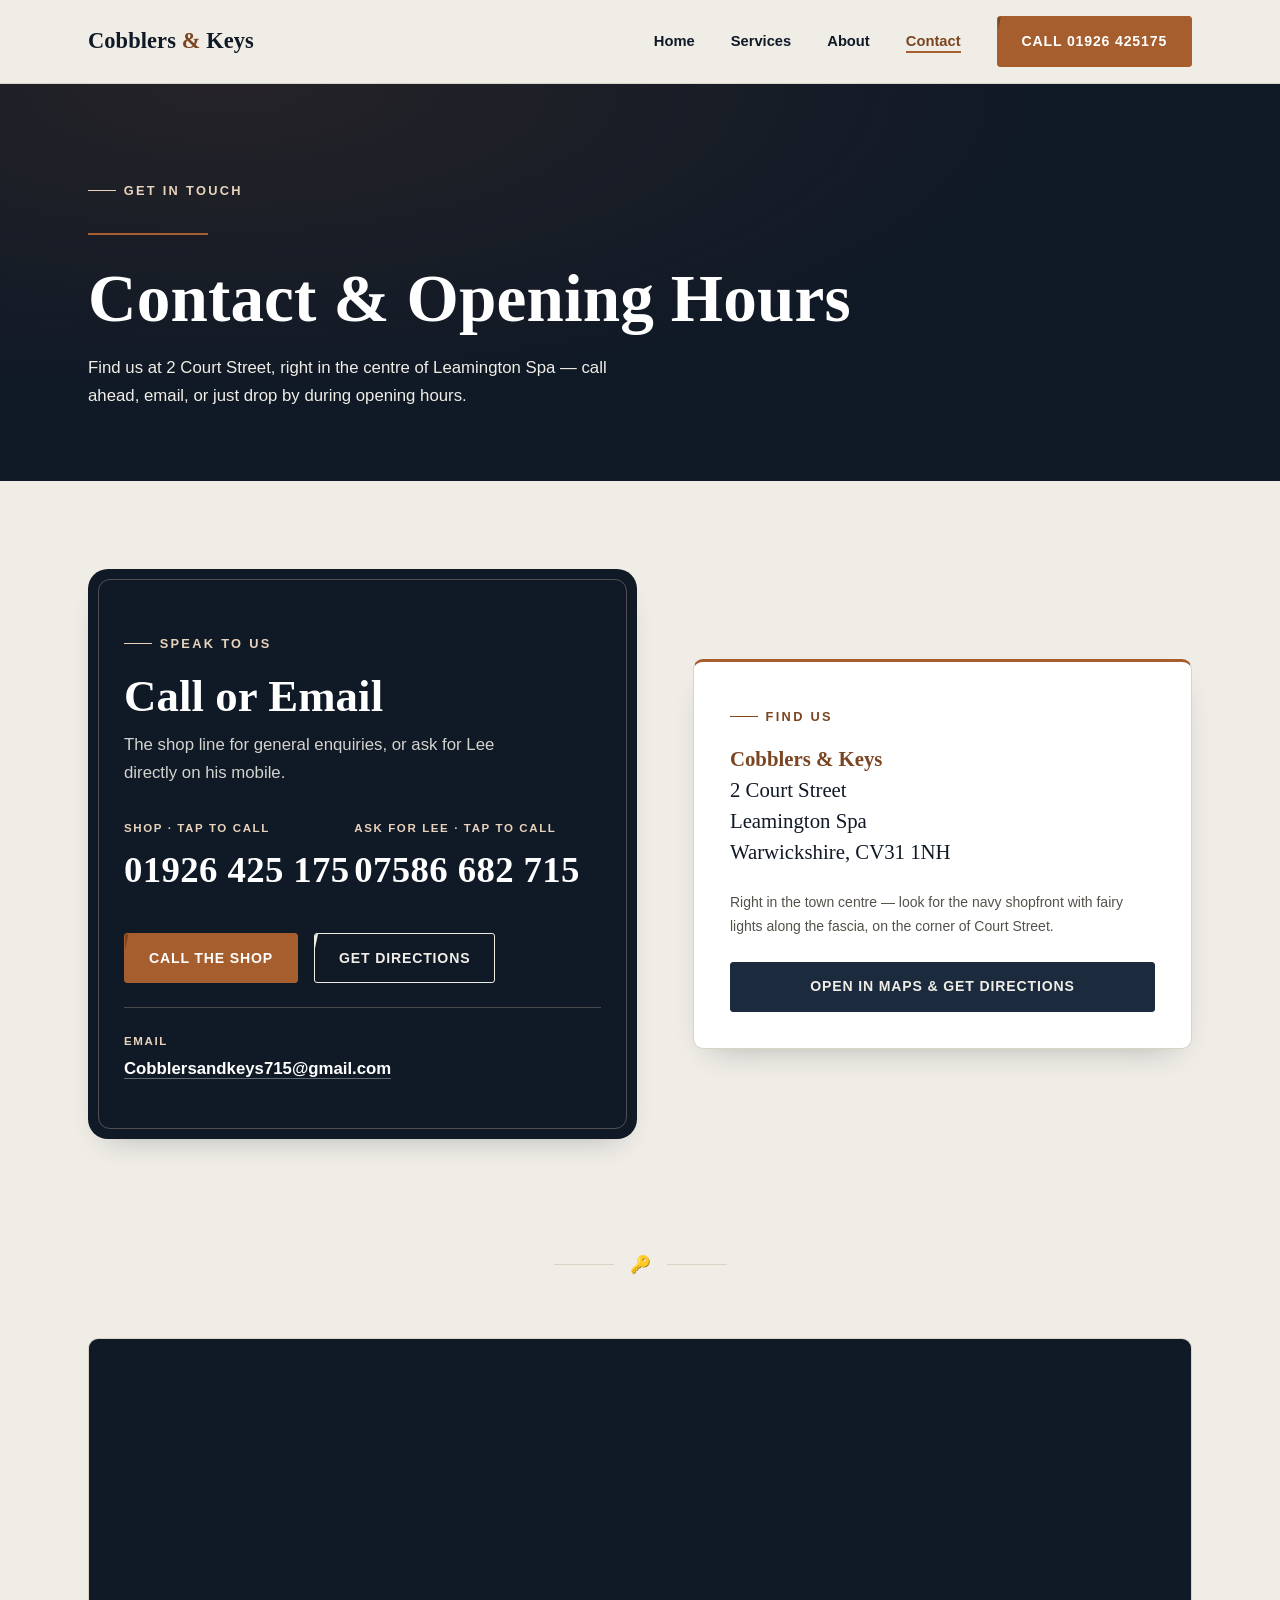
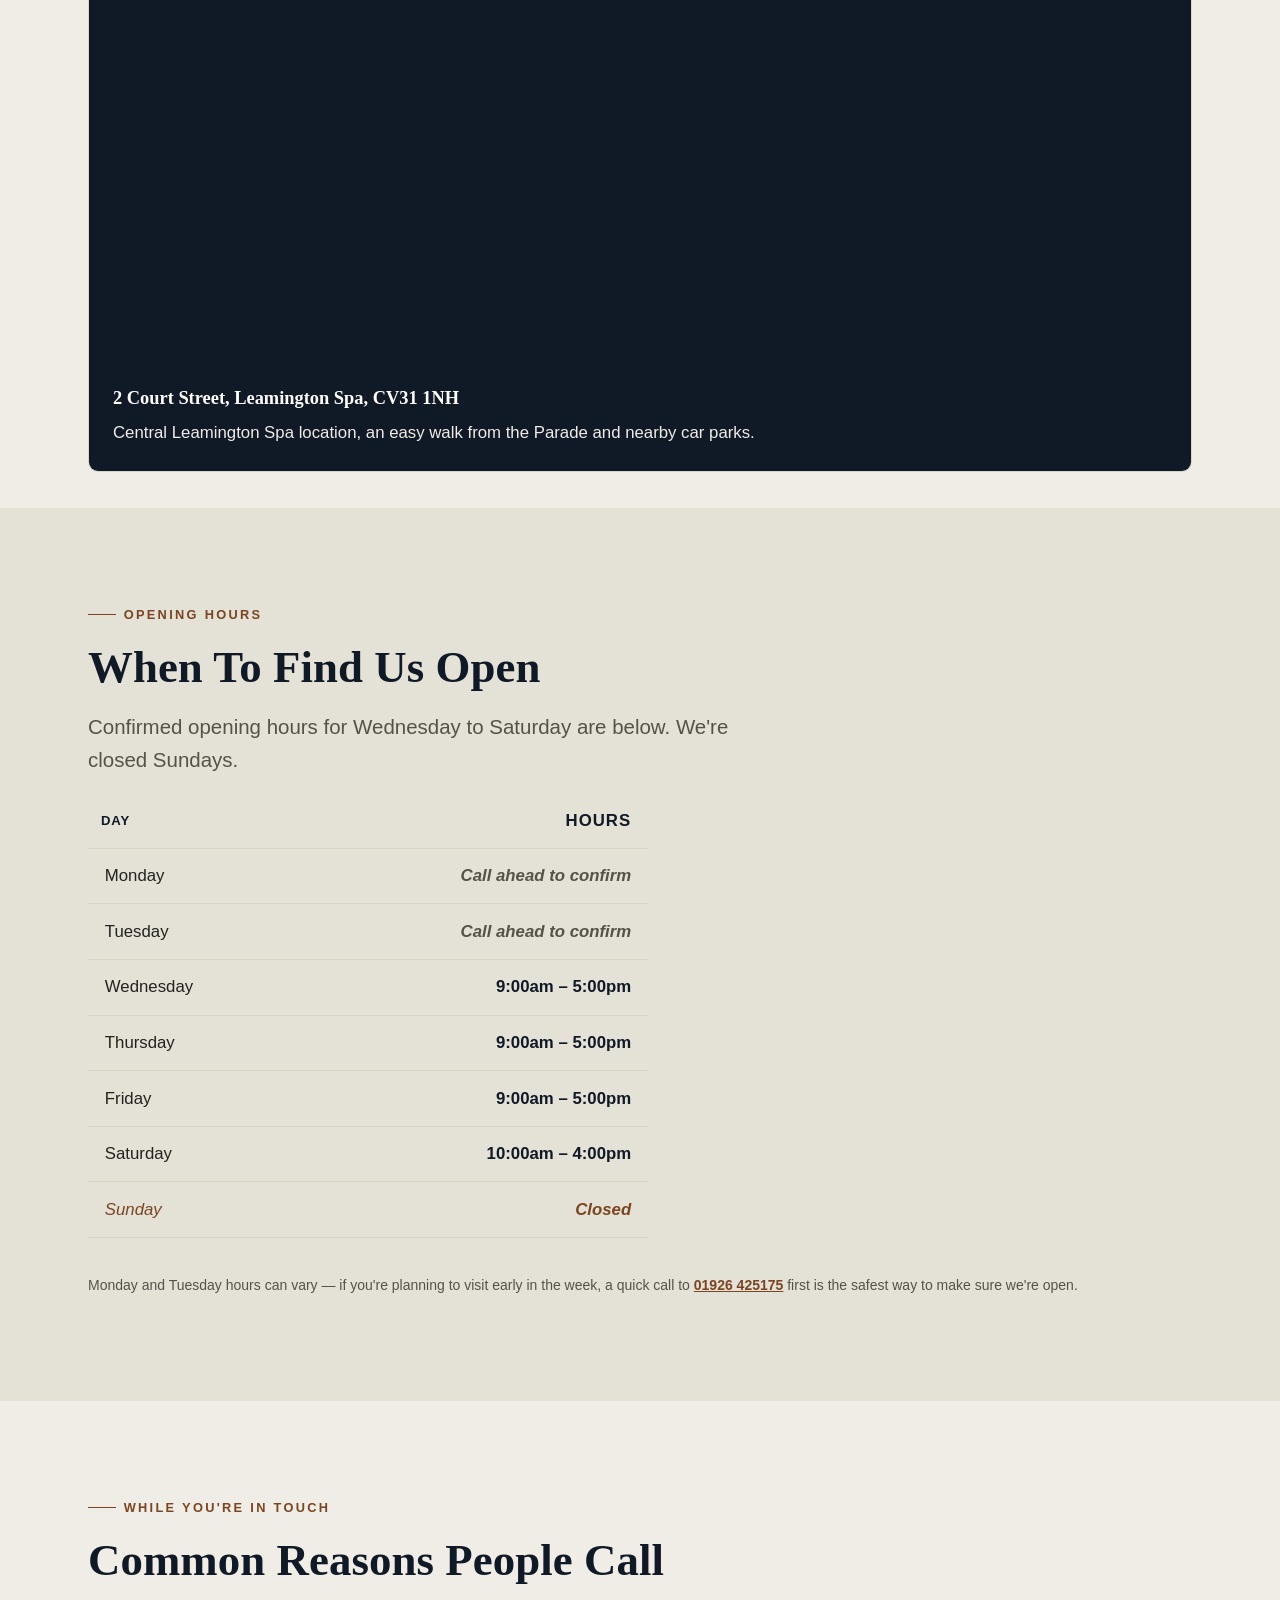
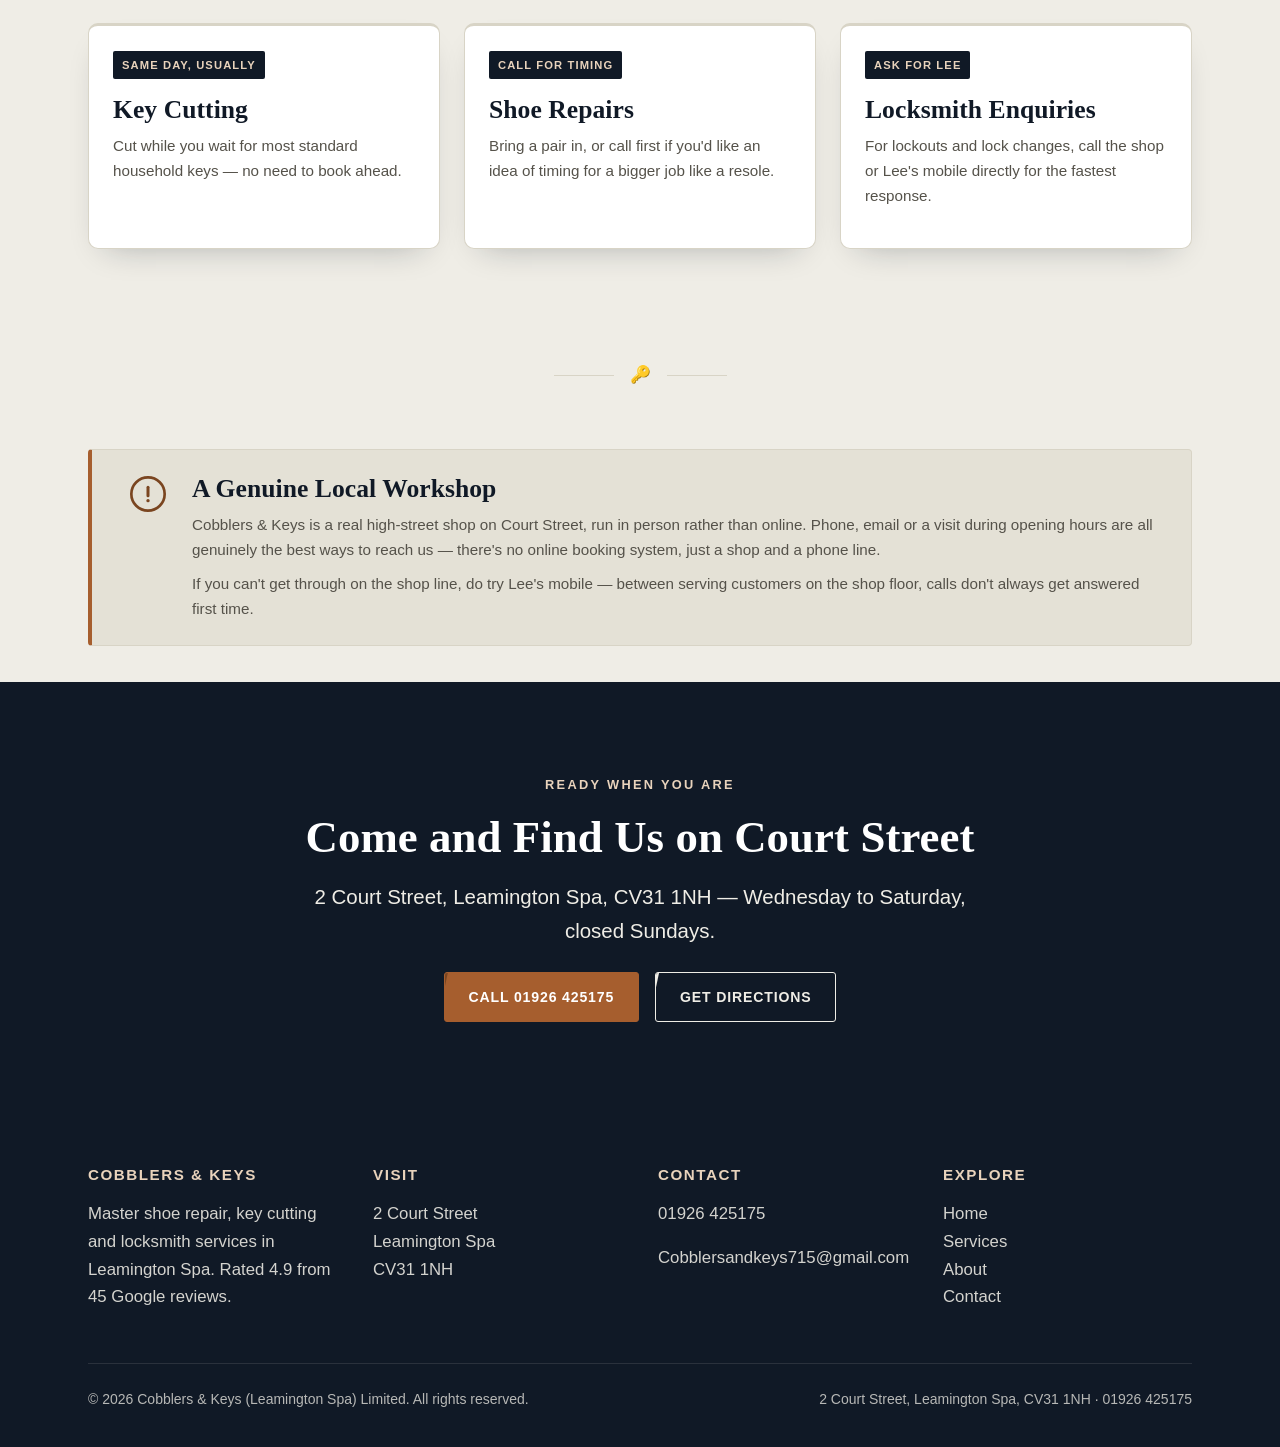
==== commit b223ce9c: "Fix repeated shopfront photo across pages The shopfront-exterior.jpg banner was reused as the page-i" ====
--- a/contact.html
+++ b/contact.html
@@ -11,48 +11,26 @@
 <style>
   /* ---- Page-specific: Contact ---- */
 
+  /* ---- Photo-free gradient treatment, matches services.html .page-header
+     and about.html .story-hero — shopfront photo lives on index.html only ---- */
   .intro {
     position: relative;
     overflow: hidden;
-    min-height: clamp(240px, 40vw, 420px);
-    display: flex;
-    align-items: flex-end;
-    background: var(--color-navy-deep);
-  }
-  .intro__image {
+    padding-block: var(--space-6) var(--space-5);
+  }
+  .intro::before {
+    content: "";
     position: absolute;
     inset: 0;
-    width: 100%;
-    height: 100%;
-    object-fit: cover;
-    object-position: center 42%;
-    transform: scale(1.06);
-    filter: saturate(1);
-    opacity: 0;
-  }
-  .intro__image.is-active {
-    animation: intro-settle 2.6s var(--ease-out) forwards;
-  }
-  .intro__image.is-static {
-    opacity: 1;
-    transform: none;
-    animation: none;
-  }
-  @keyframes intro-settle {
-    from { opacity: 0.001; transform: scale(1.06); }
-    15%  { opacity: 1; }
-    to   { opacity: 1; transform: scale(1); }
-  }
-  .intro__overlay {
-    position: absolute;
-    inset: 0;
-    background: linear-gradient(180deg, rgba(16, 25, 38, 0.34) 0%, rgba(16, 25, 38, 0.8) 100%);
+    background:
+      radial-gradient(ellipse at 18% 0%, rgba(166, 94, 46, 0.14), transparent 55%),
+      var(--color-navy-deep);
+    z-index: -1;
   }
   .intro__content {
     position: relative;
     z-index: 1;
     width: 100%;
-    padding-block: var(--space-5) var(--space-4);
   }
   .intro .eyebrow { color: var(--color-cognac-pale); }
   .intro h1 { color: var(--color-white); }
@@ -65,24 +43,7 @@
     height: 2px;
     width: 120px;
     background: var(--color-cognac);
-    transform: scaleX(0);
-    transform-origin: left;
     margin-block: var(--space-2) var(--space-3);
-  }
-  .intro__image.is-active ~ .intro__content .intro__rule {
-    animation: rule-draw var(--dur-med) var(--ease-key) forwards;
-    animation-delay: 2.4s;
-  }
-  .intro__image.is-static ~ .intro__content .intro__rule {
-    transform: scaleX(1);
-    animation: none;
-  }
-  @keyframes rule-draw {
-    to { transform: scaleX(1); }
-  }
-  @media (prefers-reduced-motion: reduce) {
-    .intro__image { opacity: 1; transform: none; }
-    .intro__rule { transform: scaleX(1); }
   }
 
   /* ---- Primary call block ---- */
@@ -305,12 +266,6 @@
 
   <!-- Intro banner -->
   <section class="intro">
-    <img
-      class="intro__image"
-      data-hero-patina
-      src="assets/img/facebook/shopfront-exterior.jpg"
-      alt="The Cobblers &amp; Keys shopfront on Court Street, Leamington Spa, seen from the street corner with the Court Street sign visible">
-    <div class="intro__overlay"></div>
     <div class="intro__content container">
       <p class="eyebrow" data-reveal="up" data-reveal-delay="1">Get In Touch</p>
       <div class="intro__rule" data-reveal="up" data-reveal-delay="1"></div>
